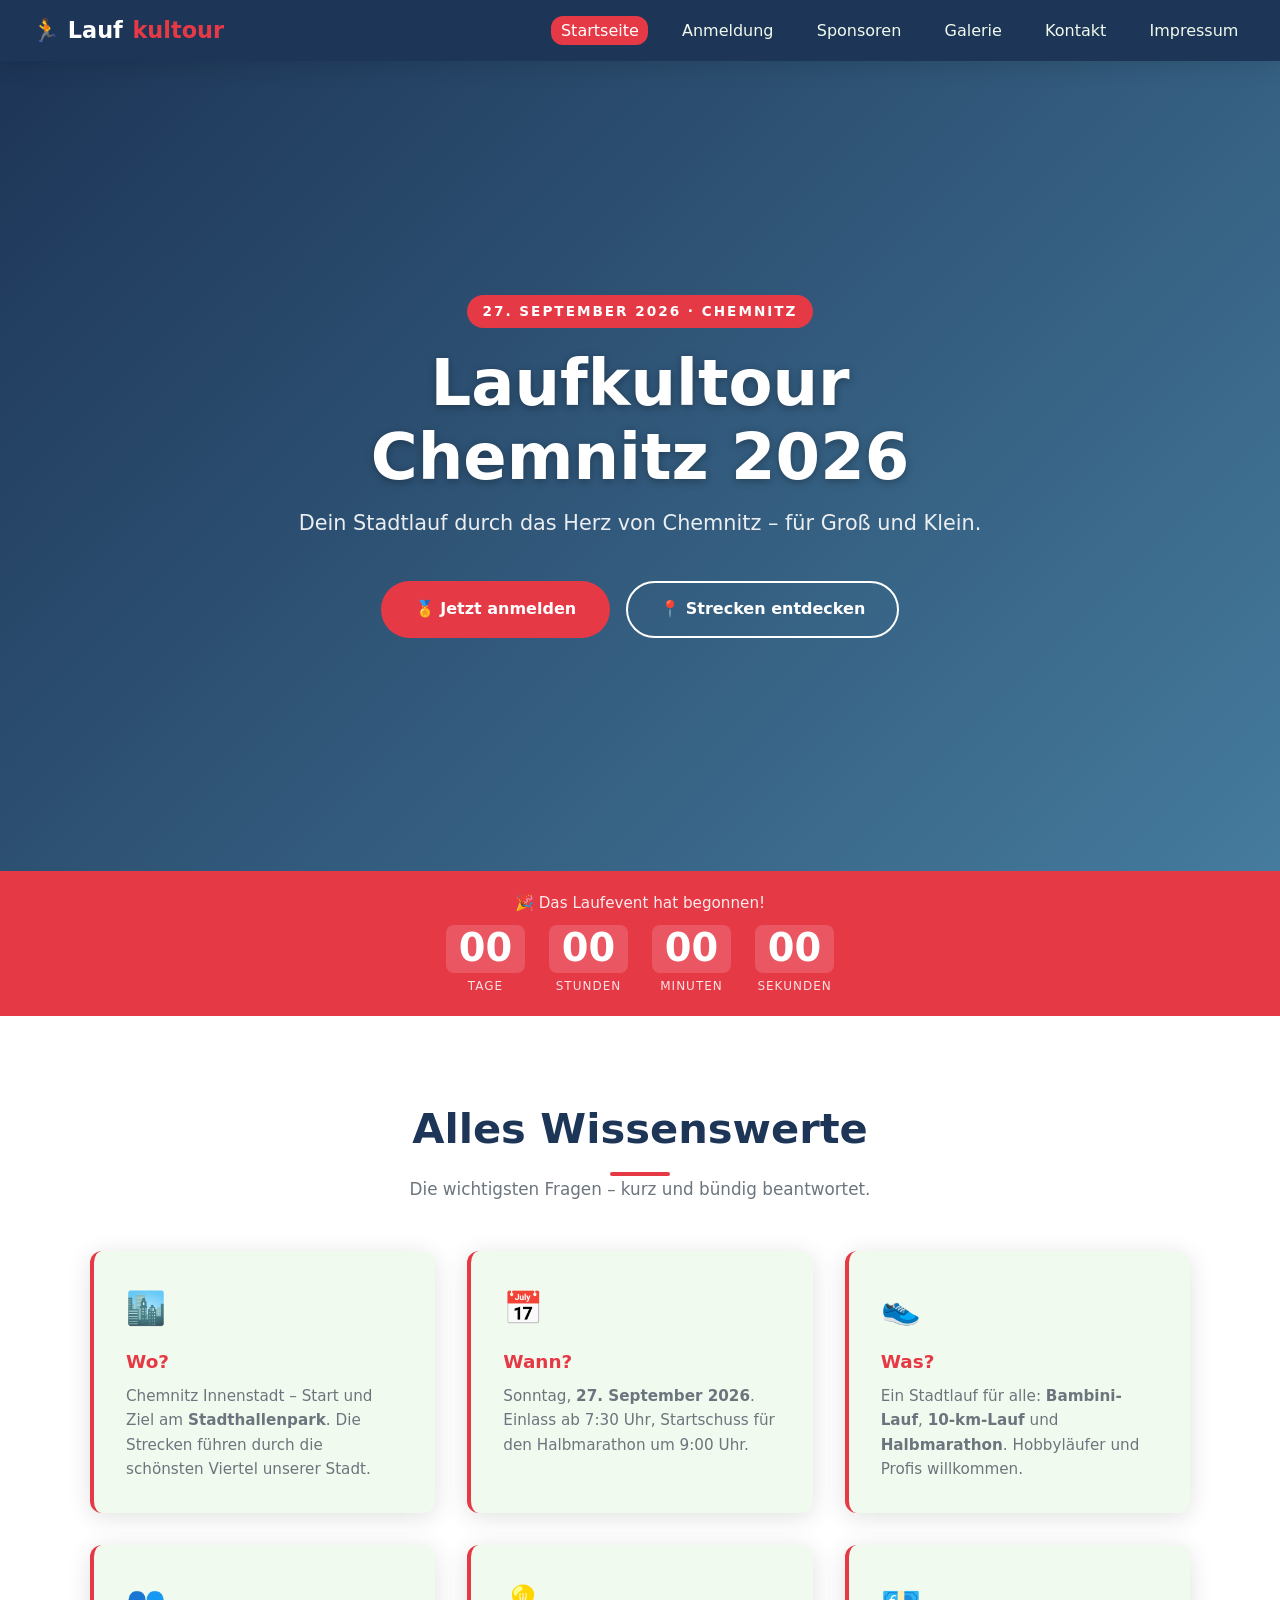
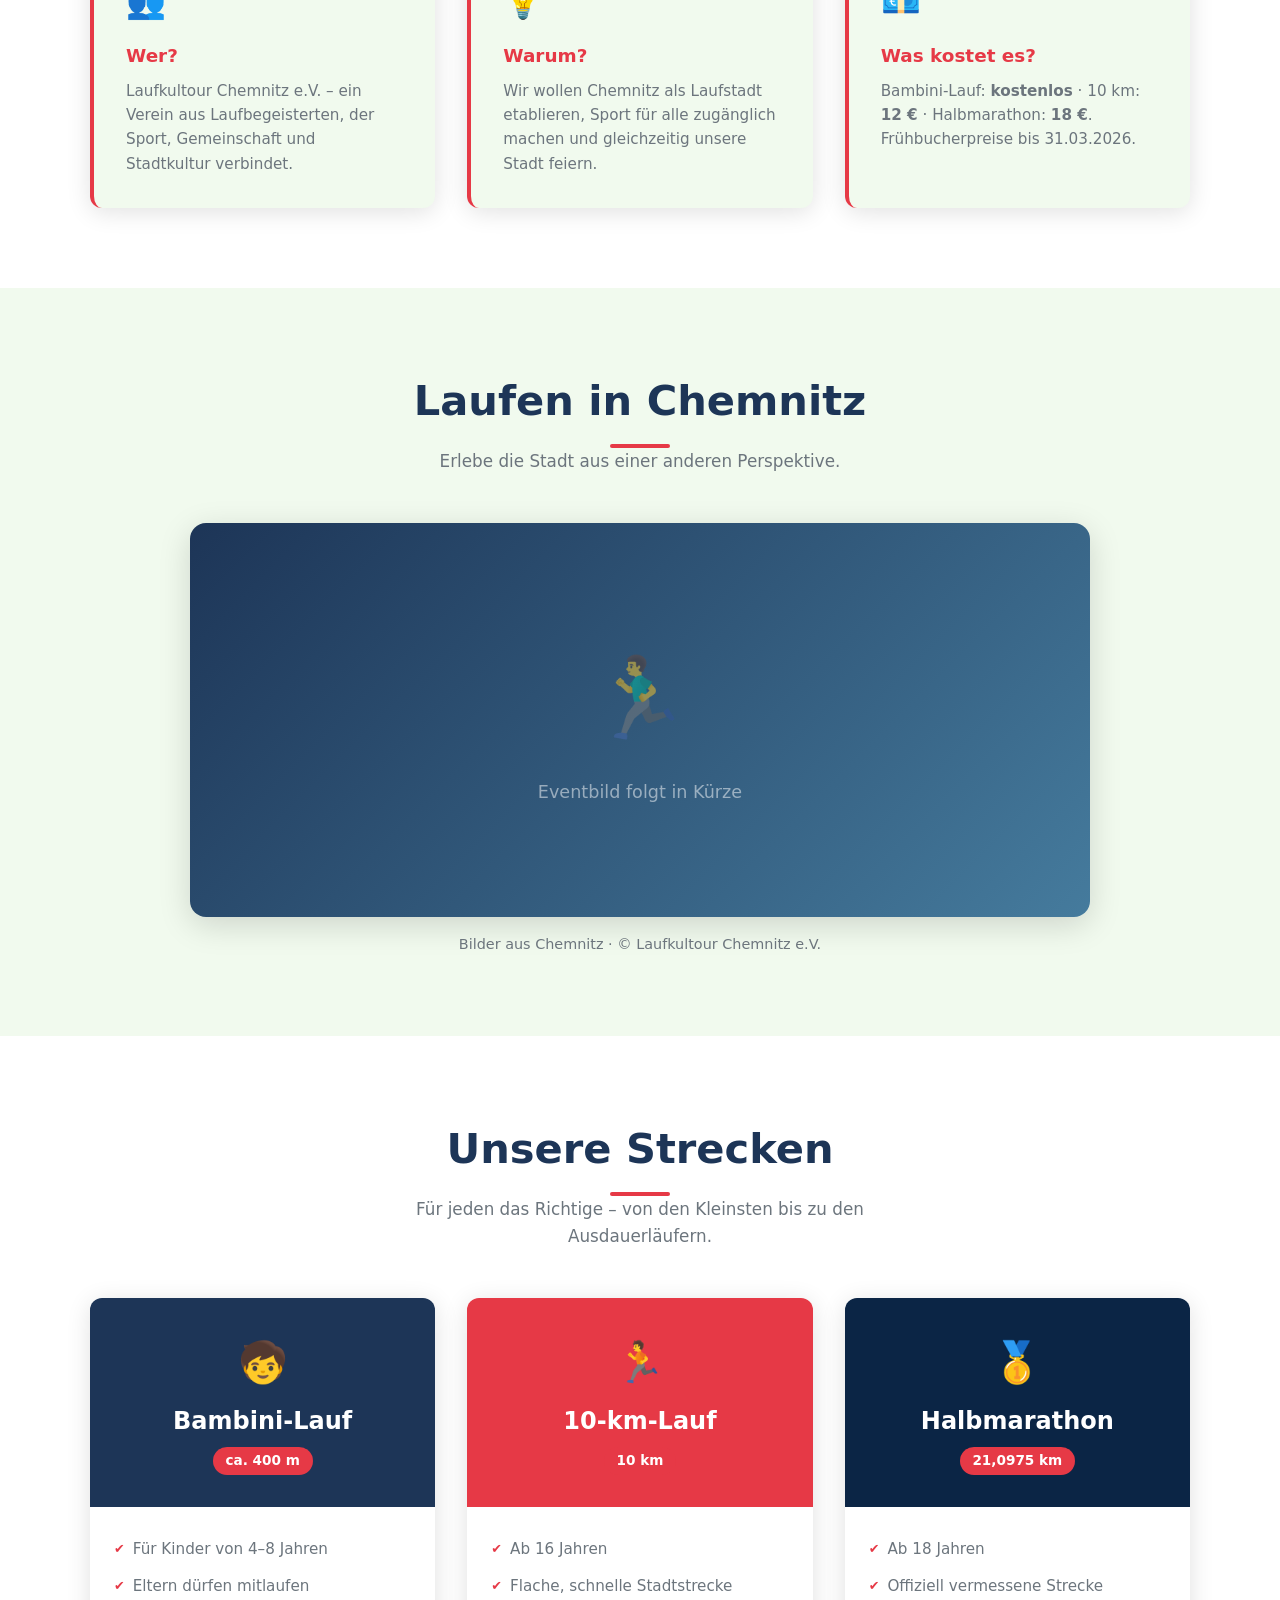
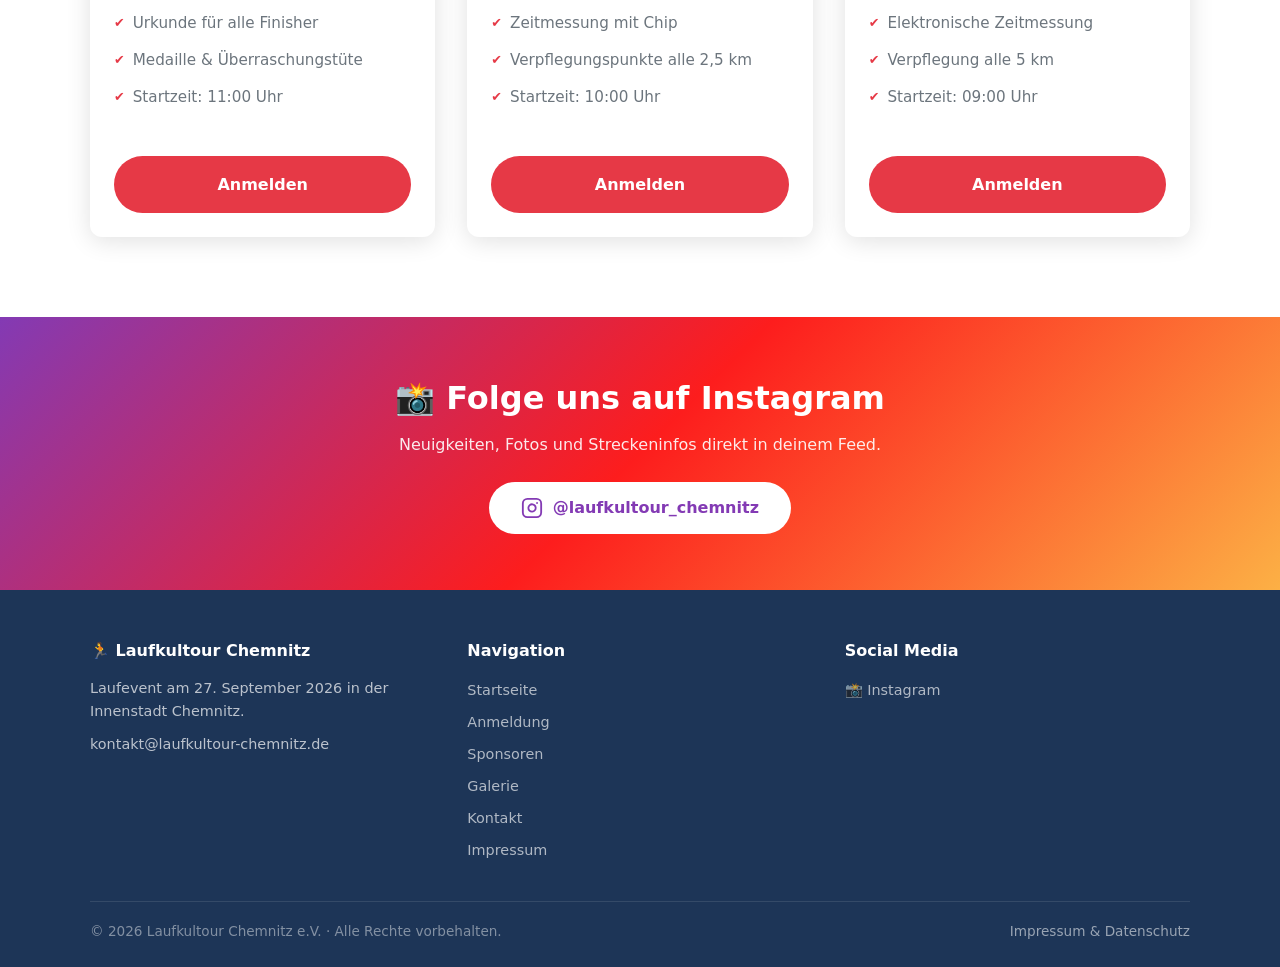
==== index.html @ f76c96e2 "Create complete Laufkultour Chemnitz website Co-authored-by: Hannes-create12 <231018790+Hannes-creat" ====
<!DOCTYPE html>
<html lang="de">
<head>
  <meta charset="UTF-8" />
  <meta name="viewport" content="width=device-width, initial-scale=1.0" />
  <title>Laufkultour Chemnitz – Startseite</title>
  <meta name="description" content="Laufkultour Chemnitz – Laufevent am 27. September 2026. Bambini, 10 km und Halbmarathon durch die Innenstadt von Chemnitz." />
  <link rel="stylesheet" href="css/style.css" />
</head>
<body>

  <!-- Navigation -->
  <nav class="navbar">
    <a href="index.html" class="logo">🏃 Lauf<span>kultour</span></a>
    <button class="hamburger" aria-label="Menü öffnen">
      <span></span><span></span><span></span>
    </button>
    <ul class="nav-links">
      <li><a href="index.html" class="active">Startseite</a></li>
      <li><a href="anmeldung.html">Anmeldung</a></li>
      <li><a href="sponsoren.html">Sponsoren</a></li>
      <li><a href="galerie.html">Galerie</a></li>
      <li><a href="kontakt.html">Kontakt</a></li>
      <li><a href="impressum.html">Impressum</a></li>
    </ul>
  </nav>

  <!-- Hero -->
  <header class="hero">
    <div class="hero-bg"></div>
    <div class="hero-content">
      <span class="badge">27. September 2026 · Chemnitz</span>
      <h1>Laufkultour<br>Chemnitz 2026</h1>
      <p class="subtitle">Dein Stadtlauf durch das Herz von Chemnitz – für Groß und Klein.</p>
      <div class="btn-group">
        <a href="anmeldung.html" class="btn btn-primary">🏅 Jetzt anmelden</a>
        <a href="#strecken" class="btn btn-outline">📍 Strecken entdecken</a>
      </div>
    </div>
  </header>

  <!-- Countdown -->
  <div class="countdown-bar">
    <p>⏱ Noch bis zum Start am 27.09.2026</p>
    <div class="countdown">
      <div class="unit">
        <span class="number" id="cd-days">---</span>
        <span class="label">Tage</span>
      </div>
      <div class="unit">
        <span class="number" id="cd-hours">--</span>
        <span class="label">Stunden</span>
      </div>
      <div class="unit">
        <span class="number" id="cd-minutes">--</span>
        <span class="label">Minuten</span>
      </div>
      <div class="unit">
        <span class="number" id="cd-seconds">--</span>
        <span class="label">Sekunden</span>
      </div>
    </div>
  </div>

  <!-- W-Questions -->
  <section class="section section-alt" id="info">
    <div class="container">
      <div class="section-title">
        <h2>Alles Wissenswerte</h2>
        <div class="divider"></div>
        <p>Die wichtigsten Fragen – kurz und bündig beantwortet.</p>
      </div>
      <div class="w-grid">
        <div class="w-card">
          <div class="icon">🏙️</div>
          <h3>Wo?</h3>
          <p>Chemnitz Innenstadt – Start und Ziel am <strong>Stadthallenpark</strong>. Die Strecken führen durch die schönsten Viertel unserer Stadt.</p>
        </div>
        <div class="w-card">
          <div class="icon">📅</div>
          <h3>Wann?</h3>
          <p>Sonntag, <strong>27. September 2026</strong>. Einlass ab 7:30 Uhr, Startschuss für den Halbmarathon um 9:00 Uhr.</p>
        </div>
        <div class="w-card">
          <div class="icon">👟</div>
          <h3>Was?</h3>
          <p>Ein Stadtlauf für alle: <strong>Bambini-Lauf</strong>, <strong>10-km-Lauf</strong> und <strong>Halbmarathon</strong>. Hobbyläufer und Profis willkommen.</p>
        </div>
        <div class="w-card">
          <div class="icon">👥</div>
          <h3>Wer?</h3>
          <p>Laufkultour Chemnitz e.V. – ein Verein aus Laufbegeisterten, der Sport, Gemeinschaft und Stadtkultur verbindet.</p>
        </div>
        <div class="w-card">
          <div class="icon">💡</div>
          <h3>Warum?</h3>
          <p>Wir wollen Chemnitz als Laufstadt etablieren, Sport für alle zugänglich machen und gleichzeitig unsere Stadt feiern.</p>
        </div>
        <div class="w-card">
          <div class="icon">💶</div>
          <h3>Was kostet es?</h3>
          <p>Bambini-Lauf: <strong>kostenlos</strong> · 10 km: <strong>12 €</strong> · Halbmarathon: <strong>18 €</strong>. Frühbucherpreise bis 31.03.2026.</p>
        </div>
      </div>
    </div>
  </section>

  <!-- Event Image -->
  <section class="section" id="bild">
    <div class="container text-center">
      <div class="section-title">
        <h2>Laufen in Chemnitz</h2>
        <div class="divider"></div>
        <p>Erlebe die Stadt aus einer anderen Perspektive.</p>
      </div>
      <div class="event-image-placeholder">
        <span class="ph-emoji">🏃‍♂️</span>
        <span style="font-size: 1.1rem;">Eventbild folgt in Kürze</span>
      </div>
      <p style="margin-top:1rem; color: var(--gray); font-size:.9rem;">Bilder aus Chemnitz · © Laufkultour Chemnitz e.V.</p>
    </div>
  </section>

  <!-- Race Types -->
  <section class="section section-alt" id="strecken">
    <div class="container">
      <div class="section-title">
        <h2>Unsere Strecken</h2>
        <div class="divider"></div>
        <p>Für jeden das Richtige – von den Kleinsten bis zu den Ausdauerläufern.</p>
      </div>
      <div class="races-grid">

        <!-- Bambini -->
        <div class="race-card">
          <div class="race-header">
            <div class="emoji">🧒</div>
            <h3>Bambini-Lauf</h3>
            <span class="distance">ca. 400 m</span>
          </div>
          <div class="race-body">
            <ul>
              <li>Für Kinder von 4–8 Jahren</li>
              <li>Eltern dürfen mitlaufen</li>
              <li>Urkunde für alle Finisher</li>
              <li>Medaille &amp; Überraschungstüte</li>
              <li>Startzeit: 11:00 Uhr</li>
            </ul>
          </div>
          <div class="race-footer">
            <a href="anmeldung.html?lauf=bambini" class="btn btn-primary" style="width:100%;justify-content:center;">Anmelden</a>
          </div>
        </div>

        <!-- 10 km -->
        <div class="race-card">
          <div class="race-header" style="background: var(--primary);">
            <div class="emoji">🏃</div>
            <h3>10-km-Lauf</h3>
            <span class="distance">10 km</span>
          </div>
          <div class="race-body">
            <ul>
              <li>Ab 16 Jahren</li>
              <li>Flache, schnelle Stadtstrecke</li>
              <li>Zeitmessung mit Chip</li>
              <li>Verpflegungspunkte alle 2,5 km</li>
              <li>Startzeit: 10:00 Uhr</li>
            </ul>
          </div>
          <div class="race-footer">
            <a href="anmeldung.html?lauf=10km" class="btn btn-primary" style="width:100%;justify-content:center;">Anmelden</a>
          </div>
        </div>

        <!-- Halbmarathon -->
        <div class="race-card">
          <div class="race-header" style="background: #0b2545;">
            <div class="emoji">🥇</div>
            <h3>Halbmarathon</h3>
            <span class="distance">21,0975 km</span>
          </div>
          <div class="race-body">
            <ul>
              <li>Ab 18 Jahren</li>
              <li>Offiziell vermessene Strecke</li>
              <li>Elektronische Zeitmessung</li>
              <li>Verpflegung alle 5 km</li>
              <li>Startzeit: 09:00 Uhr</li>
            </ul>
          </div>
          <div class="race-footer">
            <a href="anmeldung.html?lauf=halbmarathon" class="btn btn-primary" style="width:100%;justify-content:center;">Anmelden</a>
          </div>
        </div>

      </div>
    </div>
  </section>

  <!-- Instagram CTA -->
  <section class="social-section">
    <h2>📸 Folge uns auf Instagram</h2>
    <p>Neuigkeiten, Fotos und Streckeninfos direkt in deinem Feed.</p>
    <a href="https://www.instagram.com/laufkultour_chemnitz/" target="_blank" rel="noopener noreferrer" class="btn-instagram">
      <svg xmlns="http://www.w3.org/2000/svg" width="22" height="22" viewBox="0 0 24 24" fill="none" stroke="currentColor" stroke-width="2" stroke-linecap="round" stroke-linejoin="round"><rect x="2" y="2" width="20" height="20" rx="5" ry="5"/><path d="M16 11.37A4 4 0 1 1 12.63 8 4 4 0 0 1 16 11.37z"/><line x1="17.5" y1="6.5" x2="17.51" y2="6.5"/></svg>
      @laufkultour_chemnitz
    </a>
  </section>

  <!-- Footer -->
  <footer>
    <div class="footer-grid">
      <div>
        <h4>🏃 Laufkultour Chemnitz</h4>
        <p>Laufevent am 27. September 2026 in der Innenstadt Chemnitz.</p>
        <p style="margin-top:.6rem;">kontakt@laufkultour-chemnitz.de</p>
      </div>
      <div>
        <h4>Navigation</h4>
        <ul>
          <li><a href="index.html">Startseite</a></li>
          <li><a href="anmeldung.html">Anmeldung</a></li>
          <li><a href="sponsoren.html">Sponsoren</a></li>
          <li><a href="galerie.html">Galerie</a></li>
          <li><a href="kontakt.html">Kontakt</a></li>
          <li><a href="impressum.html">Impressum</a></li>
        </ul>
      </div>
      <div>
        <h4>Social Media</h4>
        <ul>
          <li><a href="https://www.instagram.com/laufkultour_chemnitz/" target="_blank" rel="noopener">📸 Instagram</a></li>
        </ul>
      </div>
    </div>
    <div class="footer-bottom">
      <span>© 2026 Laufkultour Chemnitz e.V. · Alle Rechte vorbehalten.</span>
      <a href="impressum.html">Impressum &amp; Datenschutz</a>
    </div>
  </footer>

  <script src="js/countdown.js"></script>
  <script src="js/main.js"></script>
</body>
</html>
---- css/style.css ----
/* =============================================
   Laufkultour Chemnitz – Haupt-Stylesheet
   ============================================= */

:root {
  --primary:   #e63946;
  --dark:      #1d3557;
  --accent:    #457b9d;
  --light:     #f1faee;
  --white:     #ffffff;
  --gray:      #6c757d;
  --shadow:    0 4px 24px rgba(0,0,0,.12);
  --radius:    12px;
  --transition: .3s ease;
}

/* ---- Reset & Base ---- */
*, *::before, *::after { box-sizing: border-box; margin: 0; padding: 0; }

html { scroll-behavior: smooth; }

body {
  font-family: 'Segoe UI', system-ui, sans-serif;
  background: var(--light);
  color: var(--dark);
  line-height: 1.6;
}

a { color: inherit; text-decoration: none; }
img { max-width: 100%; display: block; }

/* ---- Navigation ---- */
.navbar {
  position: sticky;
  top: 0;
  z-index: 1000;
  background: var(--dark);
  padding: .8rem 2rem;
  display: flex;
  align-items: center;
  justify-content: space-between;
  box-shadow: var(--shadow);
}

.navbar .logo {
  display: flex;
  align-items: center;
  gap: .6rem;
  font-size: 1.4rem;
  font-weight: 700;
  color: var(--white);
}

.navbar .logo span { color: var(--primary); }

.nav-links {
  list-style: none;
  display: flex;
  gap: 1.5rem;
  flex-wrap: wrap;
}

.nav-links a {
  color: var(--light);
  font-weight: 500;
  padding: .3rem .6rem;
  border-radius: var(--radius);
  transition: background var(--transition), color var(--transition);
}

.nav-links a:hover,
.nav-links a.active {
  background: var(--primary);
  color: var(--white);
}

/* Hamburger (mobile) */
.hamburger {
  display: none;
  flex-direction: column;
  gap: 5px;
  cursor: pointer;
  background: none;
  border: none;
}

.hamburger span {
  display: block;
  width: 26px;
  height: 3px;
  background: var(--white);
  border-radius: 2px;
  transition: var(--transition);
}

/* ---- Hero Section ---- */
.hero {
  position: relative;
  min-height: 90vh;
  display: flex;
  align-items: center;
  justify-content: center;
  text-align: center;
  overflow: hidden;
  background: linear-gradient(135deg, var(--dark) 0%, var(--accent) 100%);
  color: var(--white);
  padding: 4rem 1.5rem;
}

.hero-bg {
  position: absolute;
  inset: 0;
  background: url('../img/hero.jpg') center/cover no-repeat;
  opacity: .35;
}

.hero-content { position: relative; z-index: 1; max-width: 800px; }

.hero-content .badge {
  display: inline-block;
  background: var(--primary);
  color: var(--white);
  font-size: .85rem;
  font-weight: 700;
  letter-spacing: 2px;
  text-transform: uppercase;
  padding: .35rem 1rem;
  border-radius: 50px;
  margin-bottom: 1.2rem;
}

.hero-content h1 {
  font-size: clamp(2.2rem, 6vw, 4rem);
  font-weight: 800;
  line-height: 1.15;
  margin-bottom: .8rem;
  text-shadow: 0 2px 8px rgba(0,0,0,.3);
}

.hero-content .subtitle {
  font-size: clamp(1rem, 2.5vw, 1.3rem);
  opacity: .9;
  margin-bottom: 2.5rem;
}

.btn-group { display: flex; gap: 1rem; justify-content: center; flex-wrap: wrap; }

.btn {
  display: inline-flex;
  align-items: center;
  gap: .5rem;
  padding: .85rem 2rem;
  border-radius: 50px;
  font-weight: 700;
  font-size: 1rem;
  cursor: pointer;
  border: 2px solid transparent;
  transition: all var(--transition);
  text-decoration: none;
}

.btn-primary { background: var(--primary); color: var(--white); }
.btn-primary:hover { background: #c1121f; transform: translateY(-2px); box-shadow: 0 6px 20px rgba(230,57,70,.4); }

.btn-outline { background: transparent; color: var(--white); border-color: var(--white); }
.btn-outline:hover { background: var(--white); color: var(--dark); transform: translateY(-2px); }

.btn-dark { background: var(--dark); color: var(--white); }
.btn-dark:hover { background: #152841; transform: translateY(-2px); }

/* ---- Countdown ---- */
.countdown-bar {
  background: var(--primary);
  color: var(--white);
  text-align: center;
  padding: 1.2rem 1rem;
}

.countdown-bar p { font-size: .95rem; margin-bottom: .6rem; opacity: .9; }

.countdown {
  display: flex;
  justify-content: center;
  gap: 1.5rem;
  flex-wrap: wrap;
}

.countdown .unit {
  display: flex;
  flex-direction: column;
  align-items: center;
  min-width: 64px;
}

.countdown .number {
  font-size: 2.4rem;
  font-weight: 800;
  line-height: 1;
  background: rgba(255,255,255,.15);
  padding: .3rem .8rem;
  border-radius: 8px;
  min-width: 56px;
  text-align: center;
}

.countdown .label { font-size: .75rem; margin-top: .3rem; opacity: .85; text-transform: uppercase; letter-spacing: 1px; }

/* ---- Section Shared ---- */
.section { padding: 5rem 1.5rem; }

.section-alt { background: var(--white); }

.container { max-width: 1100px; margin: 0 auto; }

.section-title {
  text-align: center;
  margin-bottom: 3rem;
}

.section-title h2 {
  font-size: clamp(1.8rem, 4vw, 2.6rem);
  font-weight: 800;
  color: var(--dark);
  margin-bottom: .5rem;
}

.section-title p {
  color: var(--gray);
  font-size: 1.05rem;
  max-width: 540px;
  margin: 0 auto;
}

.divider {
  width: 60px;
  height: 4px;
  background: var(--primary);
  border-radius: 2px;
  margin: .6rem auto 0;
}

/* ---- W-Questions (About) ---- */
.w-grid {
  display: grid;
  grid-template-columns: repeat(auto-fit, minmax(280px, 1fr));
  gap: 2rem;
}

.w-card {
  background: var(--light);
  border-radius: var(--radius);
  padding: 2rem;
  box-shadow: var(--shadow);
  border-left: 4px solid var(--primary);
  transition: transform var(--transition);
}

.w-card:hover { transform: translateY(-4px); }

.w-card .icon { font-size: 2rem; margin-bottom: .8rem; }

.w-card h3 {
  font-size: 1.15rem;
  font-weight: 700;
  color: var(--primary);
  margin-bottom: .5rem;
}

.w-card p { color: var(--gray); font-size: .95rem; }

/* ---- Race Types ---- */
.races-grid {
  display: grid;
  grid-template-columns: repeat(auto-fit, minmax(280px, 1fr));
  gap: 2rem;
}

.race-card {
  background: var(--white);
  border-radius: var(--radius);
  overflow: hidden;
  box-shadow: var(--shadow);
  transition: transform var(--transition), box-shadow var(--transition);
  display: flex;
  flex-direction: column;
}

.race-card:hover { transform: translateY(-6px); box-shadow: 0 12px 32px rgba(0,0,0,.15); }

.race-card .race-header {
  padding: 2rem;
  background: var(--dark);
  color: var(--white);
  text-align: center;
}

.race-card .race-header .emoji { font-size: 2.5rem; margin-bottom: .5rem; }

.race-card .race-header h3 { font-size: 1.5rem; font-weight: 800; }

.race-card .race-header .distance {
  display: inline-block;
  background: var(--primary);
  color: var(--white);
  font-size: .85rem;
  font-weight: 700;
  padding: .2rem .8rem;
  border-radius: 50px;
  margin-top: .4rem;
}

.race-card .race-body { padding: 1.5rem; flex: 1; }

.race-card .race-body ul { list-style: none; }

.race-card .race-body ul li {
  padding: .4rem 0;
  color: var(--gray);
  display: flex;
  align-items: center;
  gap: .5rem;
  font-size: .95rem;
}

.race-card .race-body ul li::before { content: '✔'; color: var(--primary); font-size: .8rem; }

.race-card .race-footer { padding: 1rem 1.5rem 1.5rem; text-align: center; }

/* ---- Social / Instagram ---- */
.social-section {
  background: linear-gradient(135deg, #833ab4, #fd1d1d, #fcb045);
  color: var(--white);
  text-align: center;
  padding: 3.5rem 1.5rem;
}

.social-section h2 { font-size: 2rem; font-weight: 800; margin-bottom: .5rem; }
.social-section p { opacity: .9; margin-bottom: 1.5rem; }

.btn-instagram {
  background: var(--white);
  color: #833ab4;
  border: none;
  font-weight: 700;
  padding: .85rem 2rem;
  border-radius: 50px;
  display: inline-flex;
  align-items: center;
  gap: .6rem;
  font-size: 1rem;
  cursor: pointer;
  transition: transform var(--transition), box-shadow var(--transition);
}

.btn-instagram:hover { transform: translateY(-2px); box-shadow: 0 6px 24px rgba(0,0,0,.25); }

/* ---- Forms ---- */
.form-card {
  background: var(--white);
  border-radius: var(--radius);
  padding: 2.5rem;
  box-shadow: var(--shadow);
  max-width: 680px;
  margin: 0 auto;
}

.form-group {
  margin-bottom: 1.3rem;
}

.form-group label {
  display: block;
  font-weight: 600;
  margin-bottom: .4rem;
  font-size: .95rem;
  color: var(--dark);
}

.form-group input,
.form-group select,
.form-group textarea {
  width: 100%;
  padding: .75rem 1rem;
  border: 2px solid #d0d7e3;
  border-radius: 8px;
  font-size: 1rem;
  font-family: inherit;
  transition: border-color var(--transition);
  background: #f8f9fa;
}

.form-group input:focus,
.form-group select:focus,
.form-group textarea:focus {
  outline: none;
  border-color: var(--primary);
  background: var(--white);
}

.form-group textarea { resize: vertical; min-height: 120px; }

.form-row { display: grid; grid-template-columns: 1fr 1fr; gap: 1rem; }

.form-check {
  display: flex;
  align-items: flex-start;
  gap: .6rem;
  font-size: .9rem;
  color: var(--gray);
}

.form-check input[type="checkbox"] { margin-top: .2rem; accent-color: var(--primary); }

.form-submit {
  margin-top: 1.5rem;
  display: flex;
  justify-content: flex-end;
}

.success-msg {
  display: none;
  background: #d4edda;
  color: #155724;
  border: 1px solid #c3e6cb;
  border-radius: 8px;
  padding: 1rem 1.5rem;
  margin-top: 1rem;
  font-weight: 600;
}

/* ---- Page Hero (inner pages) ---- */
.page-hero {
  background: linear-gradient(135deg, var(--dark), var(--accent));
  color: var(--white);
  padding: 5rem 1.5rem 4rem;
  text-align: center;
}

.page-hero h1 { font-size: clamp(2rem, 5vw, 3rem); font-weight: 800; margin-bottom: .5rem; }
.page-hero p { opacity: .85; font-size: 1.1rem; }

/* ---- Gallery ---- */
.gallery-grid {
  display: grid;
  grid-template-columns: repeat(auto-fill, minmax(260px, 1fr));
  gap: 1rem;
}

.gallery-item {
  position: relative;
  overflow: hidden;
  border-radius: var(--radius);
  aspect-ratio: 4/3;
  background: #ccc;
  cursor: pointer;
}

.gallery-item img {
  width: 100%;
  height: 100%;
  object-fit: cover;
  transition: transform .4s ease;
}

.gallery-item:hover img { transform: scale(1.08); }

.gallery-item .overlay {
  position: absolute;
  inset: 0;
  background: rgba(29,53,87,.55);
  opacity: 0;
  transition: opacity .3s;
  display: flex;
  align-items: center;
  justify-content: center;
  color: var(--white);
  font-size: 2rem;
}

.gallery-item:hover .overlay { opacity: 1; }

/* Placeholder gallery tiles */
.gallery-placeholder {
  background: linear-gradient(135deg, var(--accent), var(--dark));
  border-radius: var(--radius);
  aspect-ratio: 4/3;
  display: flex;
  flex-direction: column;
  align-items: center;
  justify-content: center;
  color: rgba(255,255,255,.5);
  font-size: .9rem;
  gap: .5rem;
}

.gallery-placeholder .ph-icon { font-size: 2.5rem; opacity: .4; }

/* ---- Sponsor Cards ---- */
.sponsor-tiers { display: flex; flex-direction: column; gap: 3rem; }

.tier-title {
  font-size: 1.5rem;
  font-weight: 700;
  color: var(--dark);
  border-bottom: 3px solid var(--primary);
  padding-bottom: .4rem;
  margin-bottom: 1.5rem;
  display: flex;
  align-items: center;
  gap: .6rem;
}

.benefit-table { width: 100%; border-collapse: collapse; border-radius: var(--radius); overflow: hidden; box-shadow: var(--shadow); }

.benefit-table th {
  background: var(--dark);
  color: var(--white);
  padding: .9rem 1.2rem;
  text-align: left;
  font-size: .9rem;
}

.benefit-table td {
  padding: .85rem 1.2rem;
  border-bottom: 1px solid #e9ecef;
  font-size: .95rem;
}

.benefit-table tr:last-child td { border-bottom: none; }
.benefit-table tr:nth-child(even) td { background: #f8f9fa; }

.check-yes { color: #28a745; font-size: 1.1rem; }
.check-no  { color: #dc3545; font-size: 1.1rem; }

.sponsor-packages {
  display: grid;
  grid-template-columns: repeat(auto-fit, minmax(260px, 1fr));
  gap: 2rem;
}

.pkg-card {
  border-radius: var(--radius);
  overflow: hidden;
  box-shadow: var(--shadow);
  text-align: center;
  display: flex;
  flex-direction: column;
}

.pkg-card .pkg-header {
  padding: 2rem 1.5rem;
  color: var(--white);
}

.pkg-card.gold   .pkg-header { background: linear-gradient(135deg, #f9a825, #e65100); }
.pkg-card.silver .pkg-header { background: linear-gradient(135deg, #78909c, #37474f); }
.pkg-card.bronze .pkg-header { background: linear-gradient(135deg, #a1887f, #6d4c41); }

.pkg-card .pkg-header h3 { font-size: 1.4rem; font-weight: 800; }
.pkg-card .pkg-header .price { font-size: 2rem; font-weight: 800; margin: .5rem 0 0; }

.pkg-card .pkg-body { padding: 1.5rem; background: var(--white); flex: 1; }
.pkg-card .pkg-body ul { list-style: none; text-align: left; }
.pkg-card .pkg-body ul li { padding: .45rem 0; color: var(--gray); display: flex; gap: .6rem; font-size: .93rem; }
.pkg-card .pkg-body ul li::before { content: '✔'; color: var(--primary); }

.pkg-card .pkg-footer { padding: 1rem 1.5rem 1.5rem; background: var(--white); }

/* ---- Info Boxes ---- */
.info-box {
  background: var(--white);
  border-radius: var(--radius);
  padding: 2rem;
  box-shadow: var(--shadow);
}

.info-box h3 { font-size: 1.2rem; font-weight: 700; margin-bottom: 1rem; color: var(--dark); }
.info-box p, .info-box li { color: var(--gray); font-size: .95rem; margin-bottom: .5rem; }
.info-box ul { padding-left: 1.3rem; }

/* ---- Impressum ---- */
.impressum-content { max-width: 760px; margin: 0 auto; }
.impressum-content h2 { font-size: 1.4rem; font-weight: 700; margin: 2rem 0 .6rem; color: var(--dark); }
.impressum-content p, .impressum-content address { color: var(--gray); font-size: .97rem; line-height: 1.7; font-style: normal; }
.impressum-content a { color: var(--primary); }
.impressum-content a:hover { text-decoration: underline; }

/* ---- Footer ---- */
footer {
  background: var(--dark);
  color: rgba(255,255,255,.7);
  padding: 3rem 1.5rem 1.5rem;
}

.footer-grid {
  display: grid;
  grid-template-columns: repeat(auto-fit, minmax(200px, 1fr));
  gap: 2rem;
  max-width: 1100px;
  margin: 0 auto 2rem;
}

footer h4 { color: var(--white); font-size: 1rem; margin-bottom: .8rem; }
footer ul { list-style: none; }
footer ul li { margin-bottom: .4rem; }
footer ul li a { color: rgba(255,255,255,.65); font-size: .9rem; transition: color var(--transition); }
footer ul li a:hover { color: var(--primary); }
footer p { font-size: .9rem; }

.footer-bottom {
  border-top: 1px solid rgba(255,255,255,.1);
  padding-top: 1.2rem;
  max-width: 1100px;
  margin: 0 auto;
  display: flex;
  justify-content: space-between;
  align-items: center;
  flex-wrap: wrap;
  gap: .5rem;
  font-size: .85rem;
  color: rgba(255,255,255,.45);
}

.footer-bottom a { color: rgba(255,255,255,.55); }
.footer-bottom a:hover { color: var(--primary); }

/* ---- Breadcrumb ---- */
.breadcrumb {
  background: #e9ecef;
  padding: .6rem 1.5rem;
  font-size: .87rem;
  color: var(--gray);
}

.breadcrumb a { color: var(--accent); }
.breadcrumb a:hover { color: var(--primary); }

/* ---- Responsive ---- */
@media (max-width: 768px) {
  .nav-links { display: none; flex-direction: column; position: absolute; top: 100%; left: 0; right: 0; background: var(--dark); padding: 1rem 2rem; }
  .nav-links.open { display: flex; }
  .hamburger { display: flex; }
  .form-row { grid-template-columns: 1fr; }
  .footer-bottom { flex-direction: column; text-align: center; }
}

/* ---- Contact Layout ---- */
.contact-layout {
  display: grid;
  grid-template-columns: 1fr 1.6fr;
  gap: 3rem;
  align-items: start;
}

@media (max-width: 768px) {
  .contact-layout { grid-template-columns: 1fr; }
}

/* ---- Event Facts Grid ---- */
.event-facts {
  display: grid;
  grid-template-columns: repeat(auto-fit, minmax(180px, 1fr));
  gap: 1.5rem;
  text-align: center;
}

.event-fact-item {
  background: var(--white);
  padding: 2rem 1rem;
  border-radius: var(--radius);
  box-shadow: var(--shadow);
}

.event-fact-item .fact-number {
  font-size: 2.5rem;
  font-weight: 800;
  color: var(--primary);
}

.event-fact-item .fact-label {
  color: var(--gray);
  font-size: .95rem;
}

/* ---- Event Image Placeholder ---- */
.event-image-placeholder {
  border-radius: 16px;
  overflow: hidden;
  box-shadow: 0 8px 32px rgba(0,0,0,.15);
  max-width: 900px;
  margin: 0 auto;
  background: linear-gradient(135deg, #1d3557 0%, #457b9d 100%);
  aspect-ratio: 16/7;
  display: flex;
  align-items: center;
  justify-content: center;
  color: rgba(255,255,255,.5);
  flex-direction: column;
  gap: 1rem;
}

.event-image-placeholder .ph-emoji { font-size: 5rem; }

/* ---- Utility ---- */
.text-center { text-align: center; }
.mt-1 { margin-top: 1rem; }
.mt-2 { margin-top: 2rem; }
.mb-2 { margin-bottom: 2rem; }
.gap-1 { gap: 1rem; }

/* ---- Lightbox ---- */
.lightbox {
  display: none;
  position: fixed;
  inset: 0;
  background: rgba(0,0,0,.88);
  z-index: 9999;
  align-items: center;
  justify-content: center;
}

.lightbox.active { display: flex; }
.lightbox img { max-width: 90vw; max-height: 90vh; border-radius: 8px; }
.lightbox .close-lb {
  position: absolute;
  top: 1.2rem;
  right: 1.5rem;
  font-size: 2rem;
  color: var(--white);
  cursor: pointer;
  background: none;
  border: none;
  line-height: 1;
}
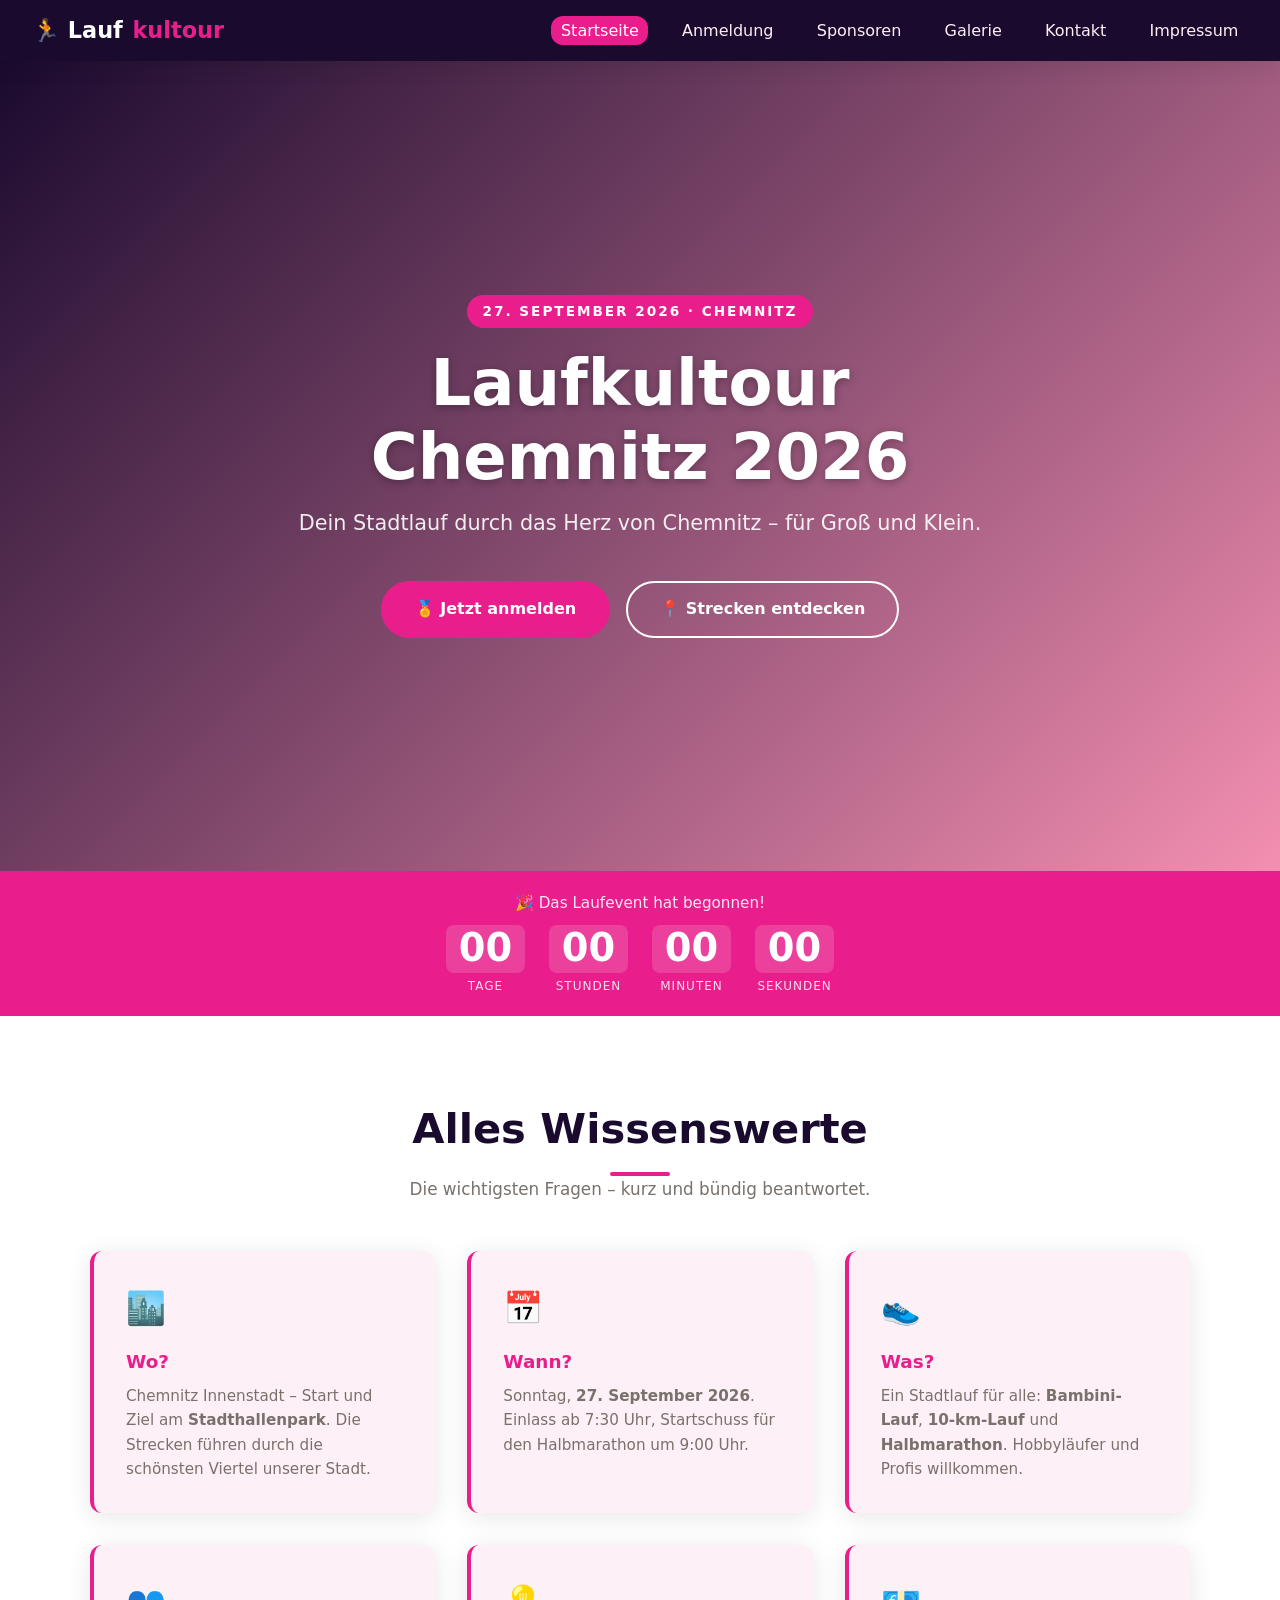
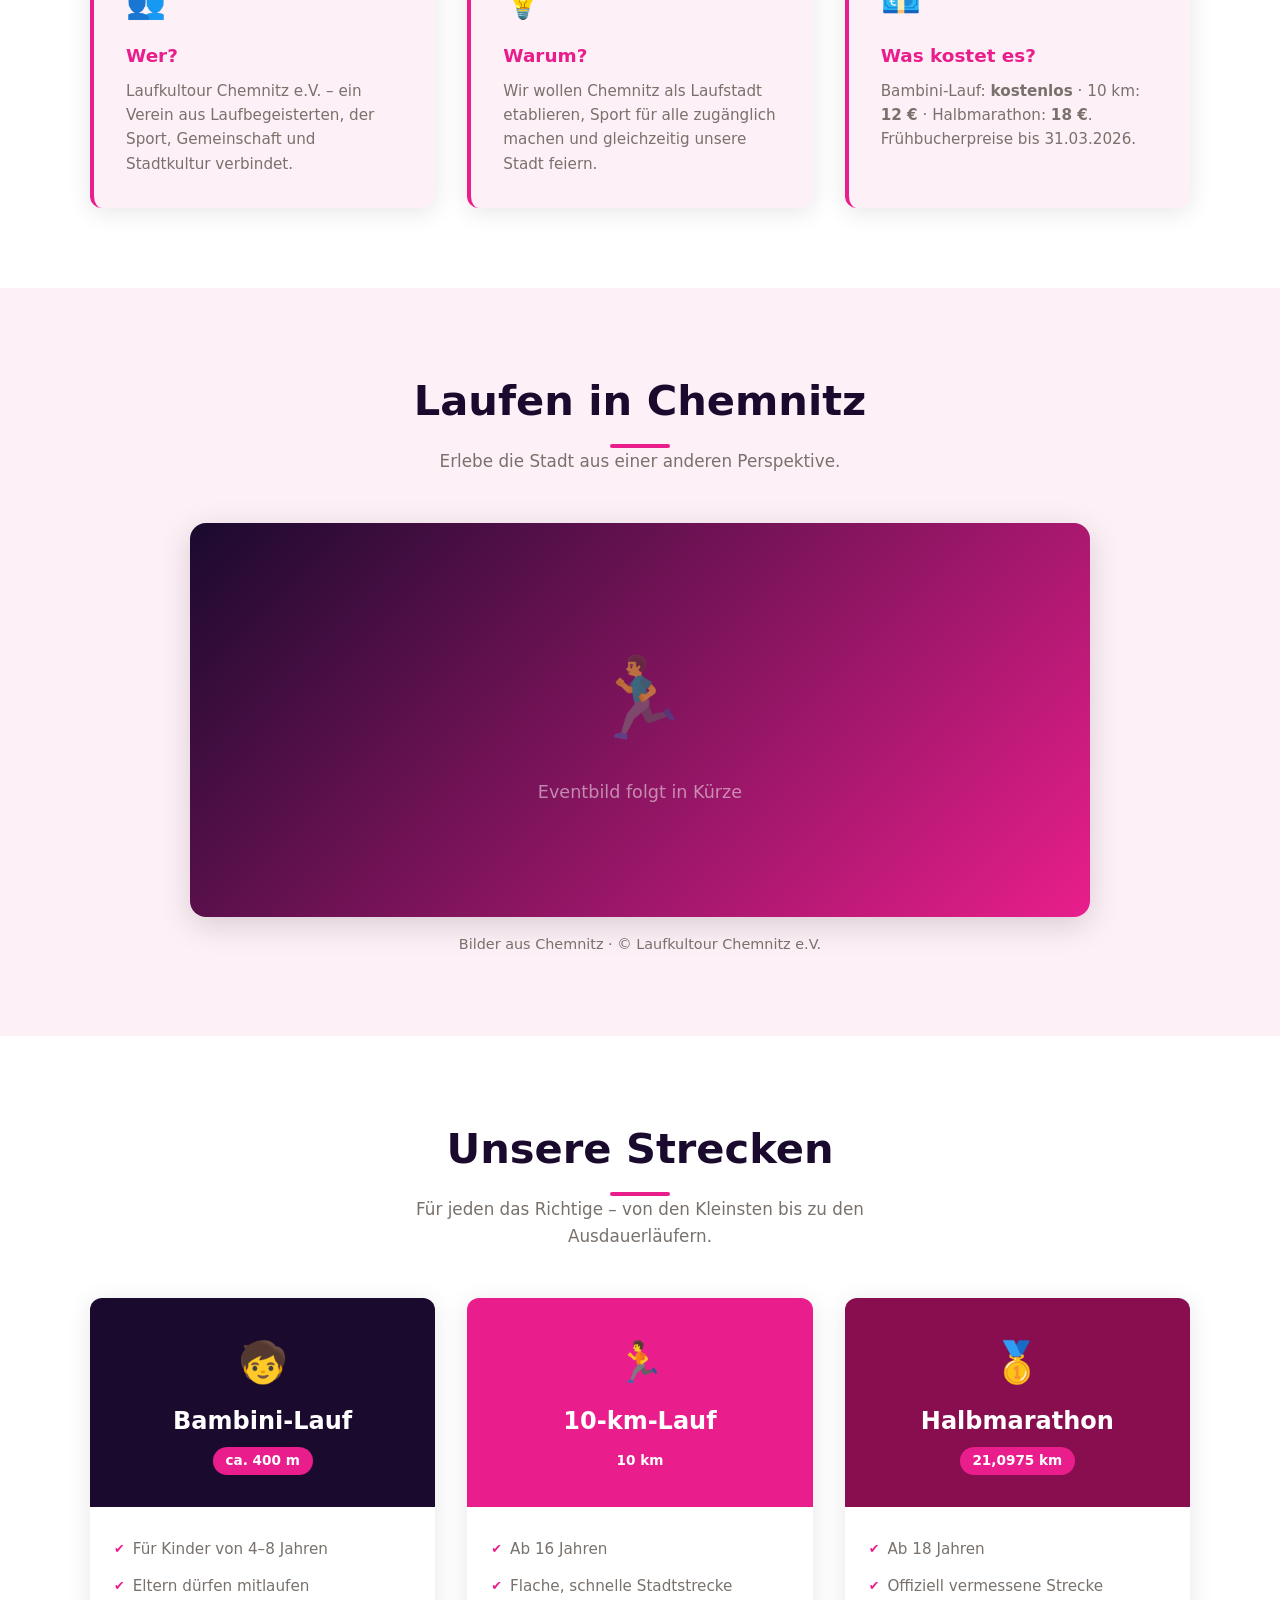
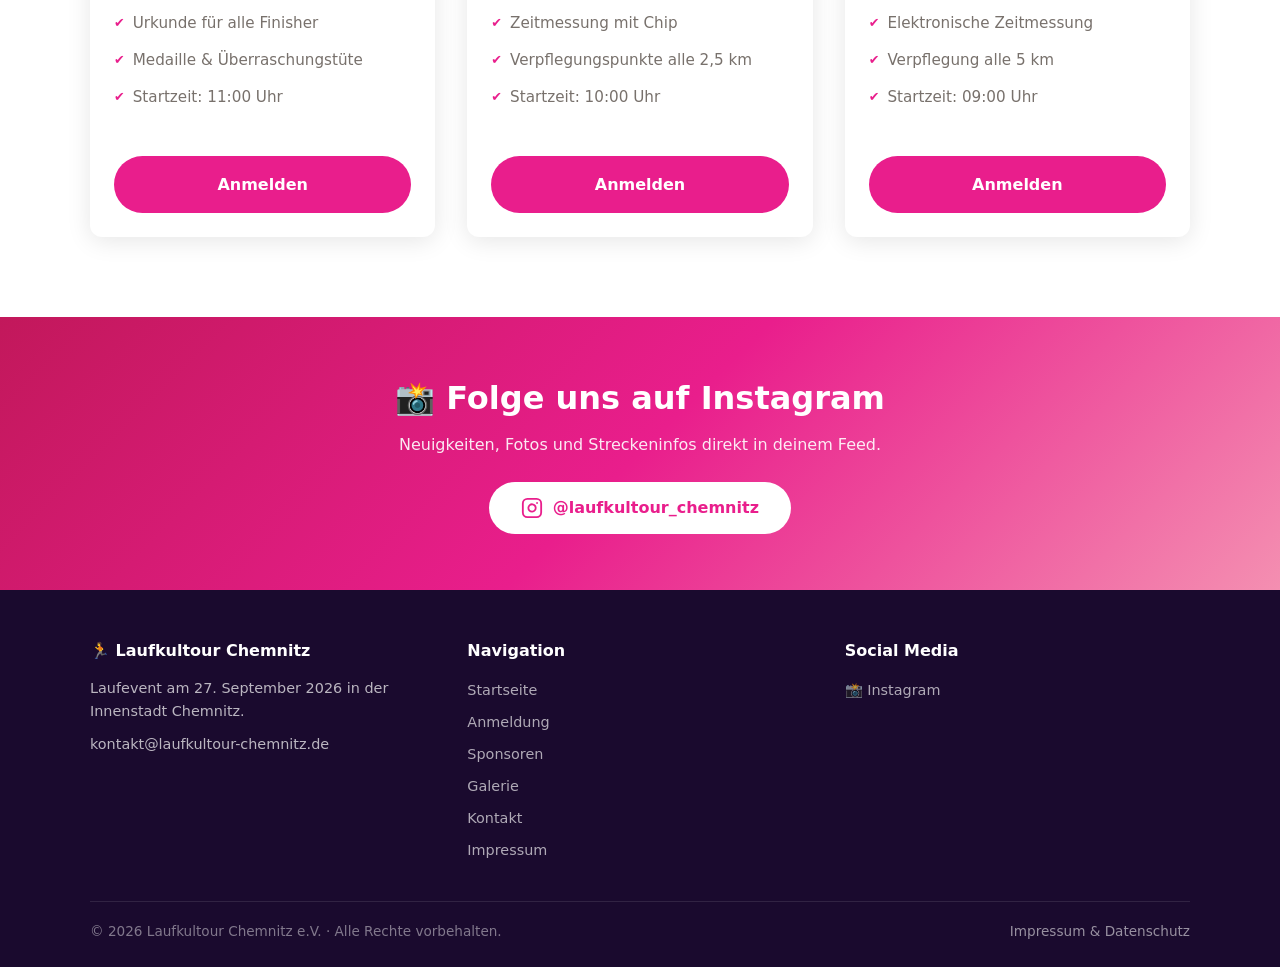
==== commit 590a7feb: "Change website colors to Lina pink & white modern style Co-authored-by: Hannes-create12 <231018790+H" ====
--- a/index.html
+++ b/index.html
@@ -175,7 +175,7 @@
 
         <!-- Halbmarathon -->
         <div class="race-card">
-          <div class="race-header" style="background: #0b2545;">
+          <div class="race-header" style="background: #880e4f;">
             <div class="emoji">🥇</div>
             <h3>Halbmarathon</h3>
             <span class="distance">21,0975 km</span>
--- a/css/style.css
+++ b/css/style.css
@@ -3,13 +3,13 @@
    ============================================= */
 
 :root {
-  --primary:   #e63946;
-  --dark:      #1d3557;
-  --accent:    #457b9d;
-  --light:     #f1faee;
+  --primary:   #e91e8c;
+  --dark:      #1a0a2e;
+  --accent:    #f48fb1;
+  --light:     #fdf0f7;
   --white:     #ffffff;
-  --gray:      #6c757d;
-  --shadow:    0 4px 24px rgba(0,0,0,.12);
+  --gray:      #78716c;
+  --shadow:    0 4px 24px rgba(0,0,0,.10);
   --radius:    12px;
   --transition: .3s ease;
 }
@@ -160,13 +160,13 @@
 }
 
 .btn-primary { background: var(--primary); color: var(--white); }
-.btn-primary:hover { background: #c1121f; transform: translateY(-2px); box-shadow: 0 6px 20px rgba(230,57,70,.4); }
+.btn-primary:hover { background: #c2185b; transform: translateY(-2px); box-shadow: 0 6px 20px rgba(233,30,140,.4); }
 
 .btn-outline { background: transparent; color: var(--white); border-color: var(--white); }
 .btn-outline:hover { background: var(--white); color: var(--dark); transform: translateY(-2px); }
 
 .btn-dark { background: var(--dark); color: var(--white); }
-.btn-dark:hover { background: #152841; transform: translateY(-2px); }
+.btn-dark:hover { background: #0d0519; transform: translateY(-2px); }
 
 /* ---- Countdown ---- */
 .countdown-bar {
@@ -328,7 +328,7 @@
 
 /* ---- Social / Instagram ---- */
 .social-section {
-  background: linear-gradient(135deg, #833ab4, #fd1d1d, #fcb045);
+  background: linear-gradient(135deg, #c2185b, #e91e8c, #f48fb1);
   color: var(--white);
   text-align: center;
   padding: 3.5rem 1.5rem;
@@ -339,7 +339,7 @@
 
 .btn-instagram {
   background: var(--white);
-  color: #833ab4;
+  color: #e91e8c;
   border: none;
   font-weight: 700;
   padding: .85rem 2rem;
@@ -467,7 +467,7 @@
 .gallery-item .overlay {
   position: absolute;
   inset: 0;
-  background: rgba(29,53,87,.55);
+  background: rgba(26,10,46,.55);
   opacity: 0;
   transition: opacity .3s;
   display: flex;
@@ -626,7 +626,7 @@
 
 /* ---- Breadcrumb ---- */
 .breadcrumb {
-  background: #e9ecef;
+  background: #fce4ec;
   padding: .6rem 1.5rem;
   font-size: .87rem;
   color: var(--gray);
@@ -689,7 +689,7 @@
   box-shadow: 0 8px 32px rgba(0,0,0,.15);
   max-width: 900px;
   margin: 0 auto;
-  background: linear-gradient(135deg, #1d3557 0%, #457b9d 100%);
+  background: linear-gradient(135deg, #1a0a2e 0%, #e91e8c 100%);
   aspect-ratio: 16/7;
   display: flex;
   align-items: center;
